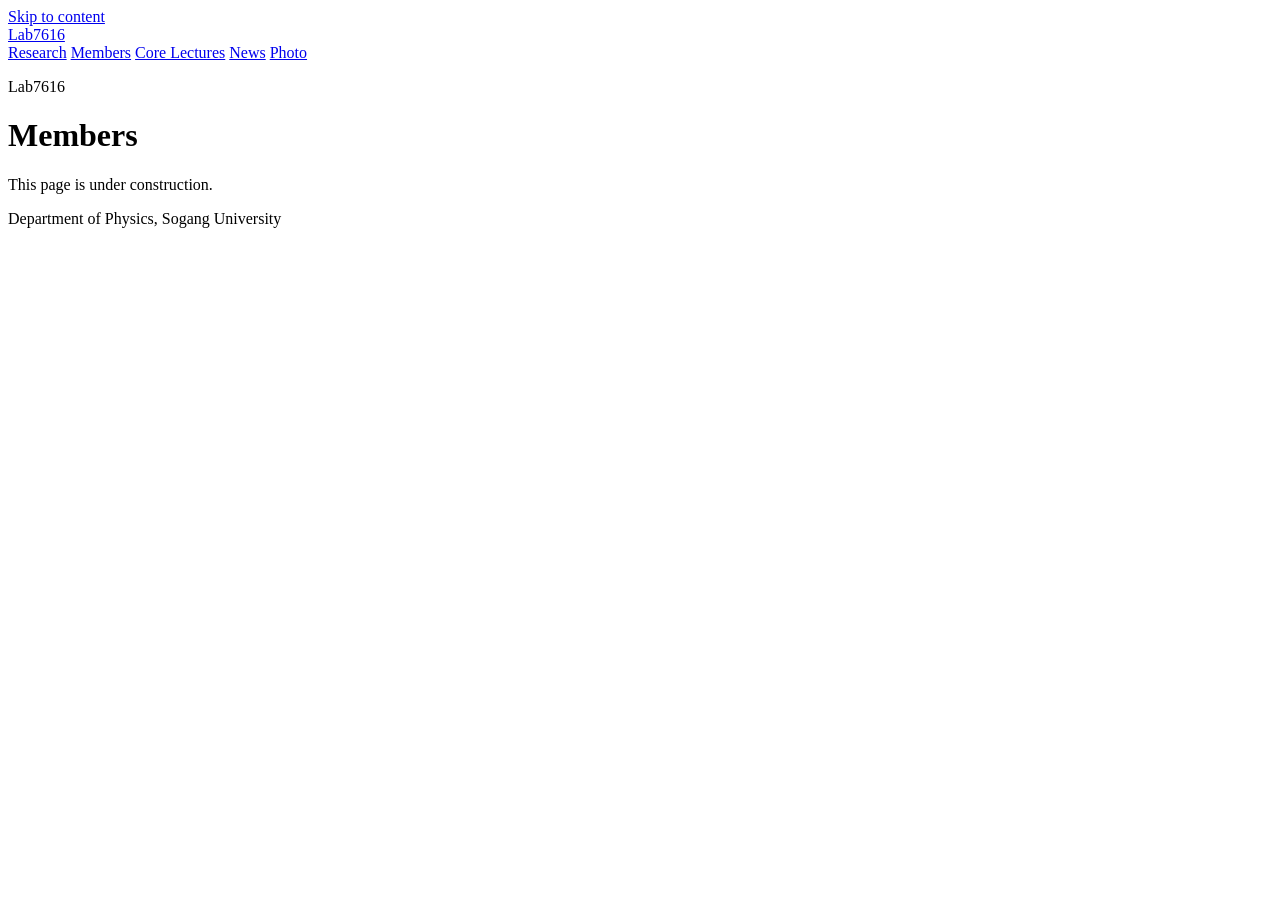
==== members.html @ df25b69d "Initialize Lab7616 website v1.0" ====
<!doctype html>
<html lang="en">
<head>
  <meta charset="utf-8">
  <meta name="viewport" content="width=device-width, initial-scale=1">
  <meta name="description" content="Lab7616 — Theoretical Physics, Sogang University.">
  <title>Members | Lab7616</title>
  <link rel="stylesheet" href="css/style.css">
  
</head>
<body class="inner-page">
  <a href="#main" class="skip-link">Skip to content</a>
  <header class="site-header">
    <a class="brand" href="index.html" aria-label="Lab7616 home">Lab7616</a>
    <nav aria-label="Main navigation">
        <a href="research.html">Research</a>
        <a href="members.html" aria-current="page">Members</a>
        <a href="core-lectures.html">Core Lectures</a>
        <a href="news.html">News</a>
        <a href="photo.html">Photo</a>
    </nav>
  </header>
  <main id="main" class="content">
    <p class="eyebrow">Lab7616</p>
    <h1>Members</h1>
    <p class="placeholder">This page is under construction.</p>
  </main>
  <footer class="site-footer">Department of Physics, Sogang University</footer>
</body>
</html>
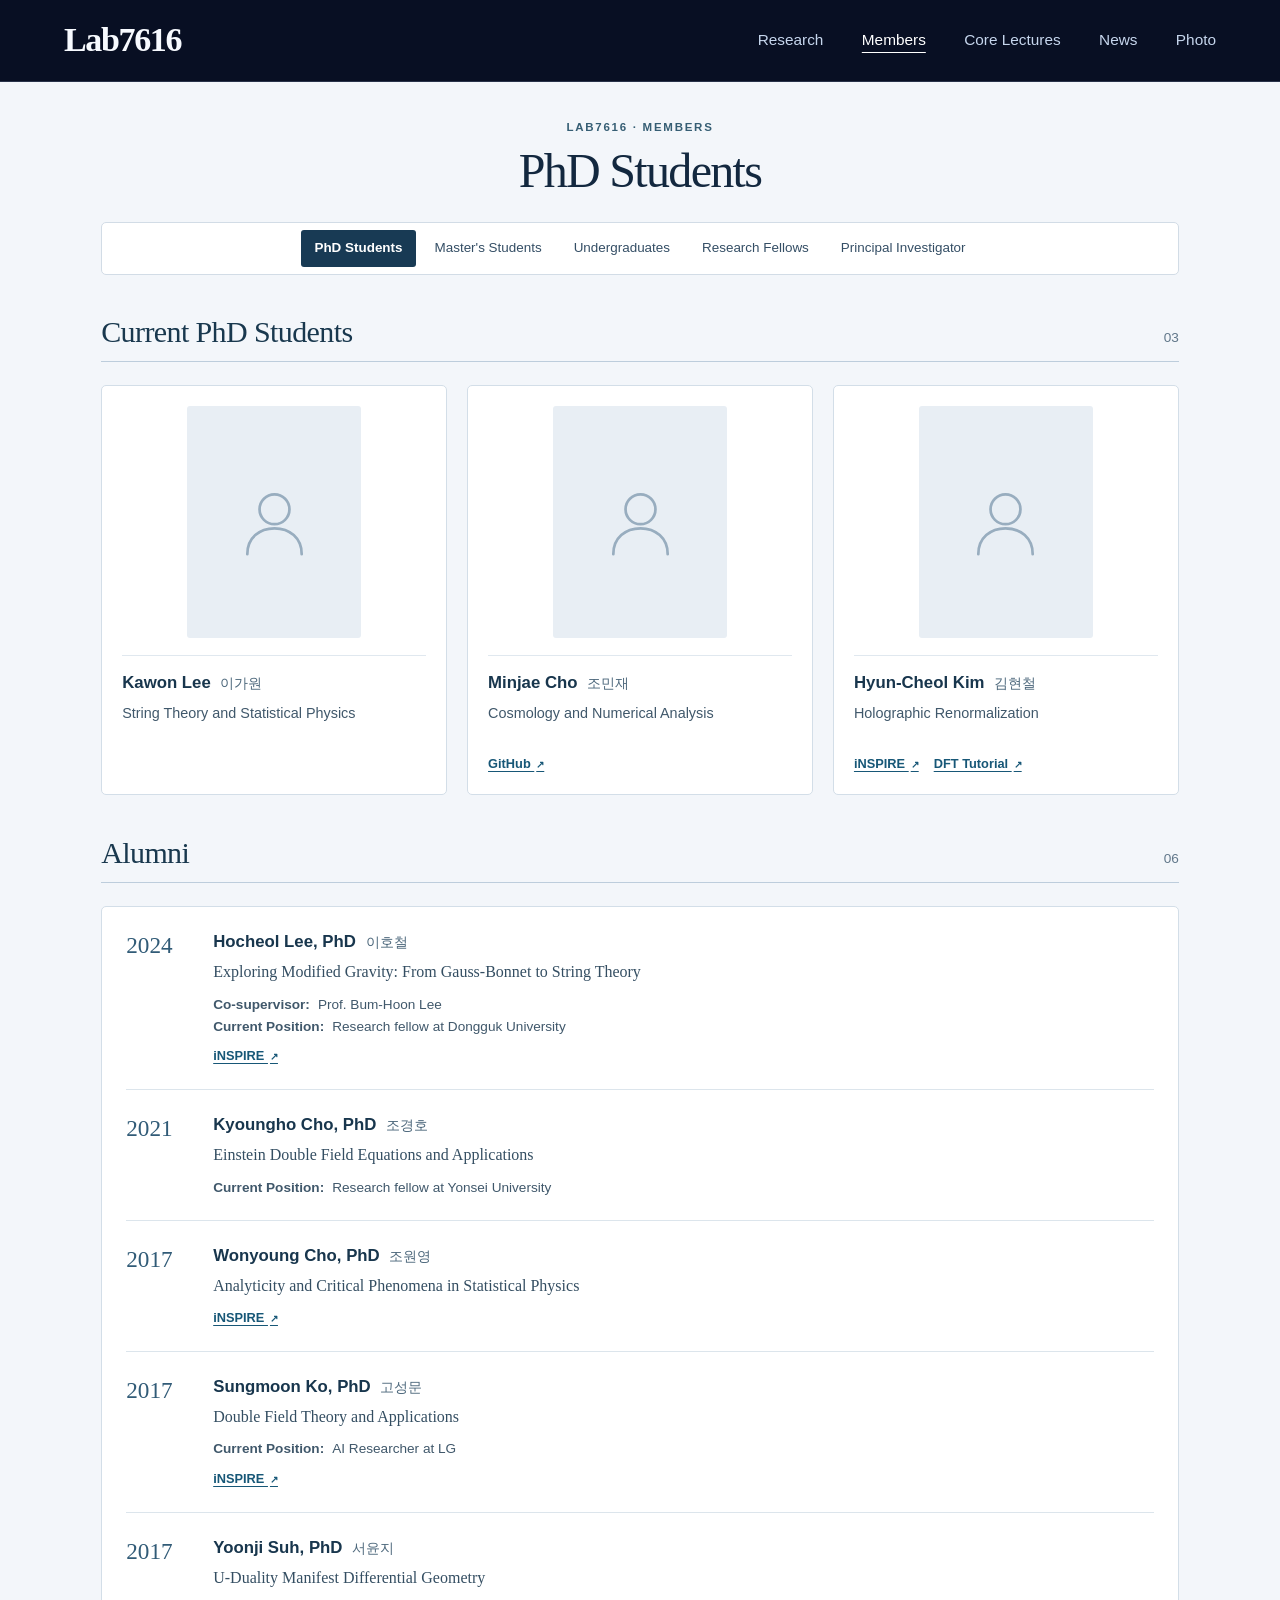
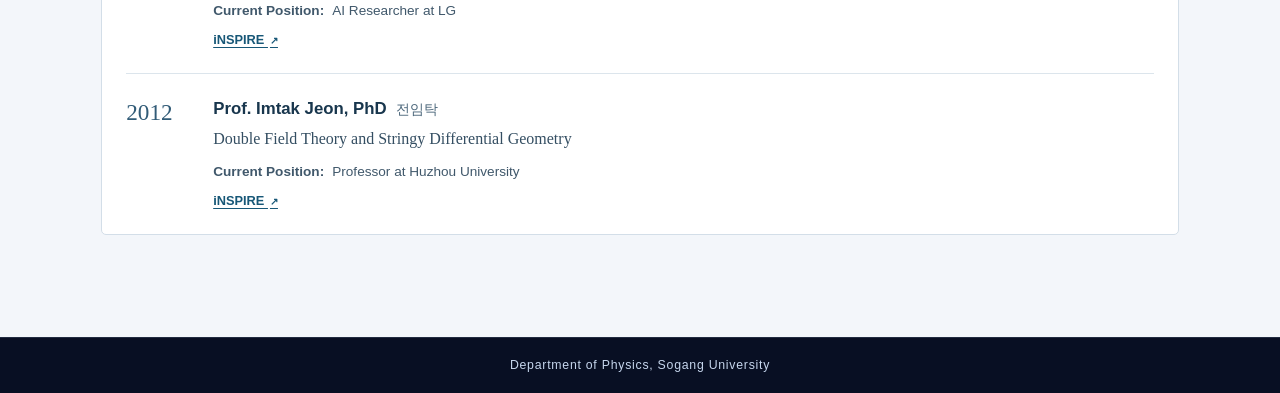
==== commit e97f9479: "Add files via upload" ====
--- a/members.html
+++ b/members.html
@@ -1,30 +1 @@
-<!doctype html>
-<html lang="en">
-<head>
-  <meta charset="utf-8">
-  <meta name="viewport" content="width=device-width, initial-scale=1">
-  <meta name="description" content="Lab7616 — Theoretical Physics, Sogang University.">
-  <title>Members | Lab7616</title>
-  <link rel="stylesheet" href="css/style.css">
-  
-</head>
-<body class="inner-page">
-  <a href="#main" class="skip-link">Skip to content</a>
-  <header class="site-header">
-    <a class="brand" href="index.html" aria-label="Lab7616 home">Lab7616</a>
-    <nav aria-label="Main navigation">
-        <a href="research.html">Research</a>
-        <a href="members.html" aria-current="page">Members</a>
-        <a href="core-lectures.html">Core Lectures</a>
-        <a href="news.html">News</a>
-        <a href="photo.html">Photo</a>
-    </nav>
-  </header>
-  <main id="main" class="content">
-    <p class="eyebrow">Lab7616</p>
-    <h1>Members</h1>
-    <p class="placeholder">This page is under construction.</p>
-  </main>
-  <footer class="site-footer">Department of Physics, Sogang University</footer>
-</body>
-</html>
+<!doctype html><html lang="en"><head><meta charset="utf-8"><meta name="viewport" content="width=device-width,initial-scale=1"><meta http-equiv="refresh" content="0; url=members/phd.html"><title>Members | Lab7616</title><link rel="canonical" href="https://lab7616.github.io/members/phd.html"></head><body><p><a href="members/phd.html">Continue to PhD Students</a></p></body></html>
